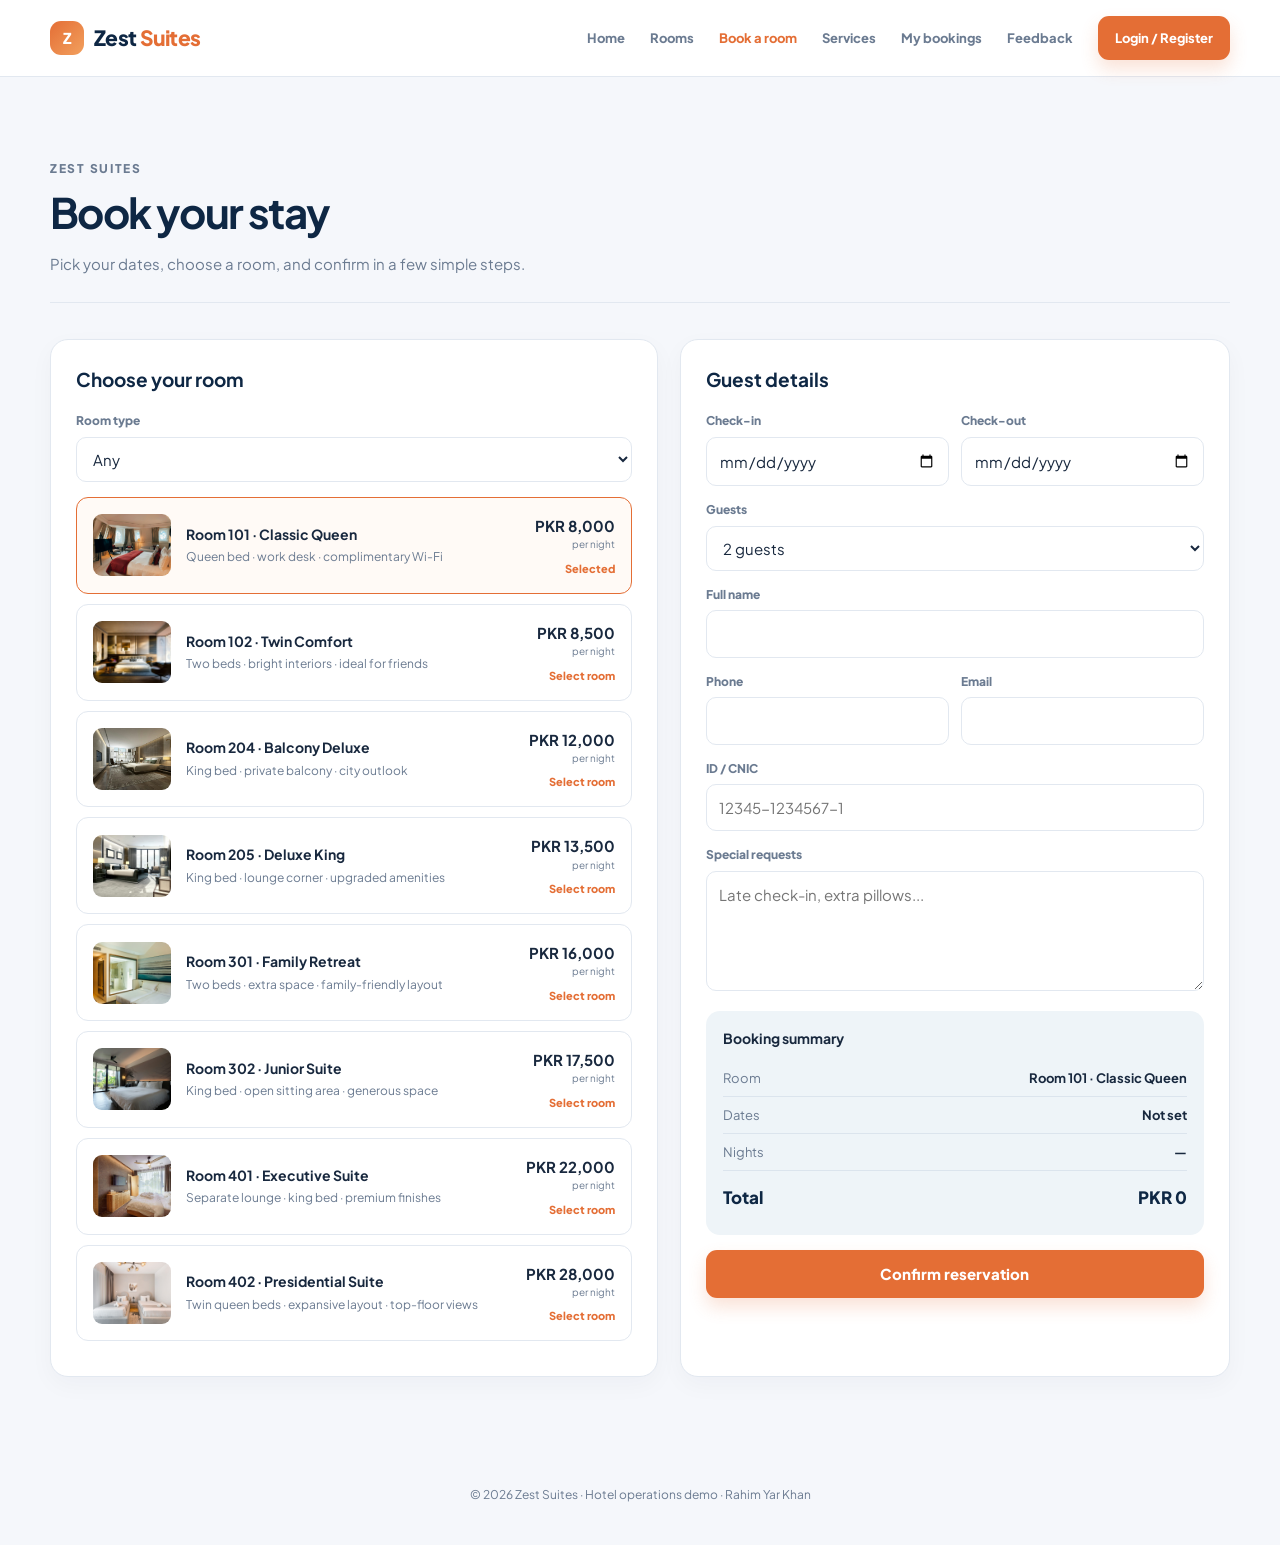
==== zest-suites/booking.html @ f1fd6bde "feat(zest-suites): replace legacy site with static eight-room catalog" ====
<!doctype html><html lang="en"><head><meta charset="utf-8"><meta name="viewport" content="width=device-width,initial-scale=1"><title>Book your stay · Zest Suites</title><link rel="preconnect" href="https://fonts.googleapis.com"><link rel="preconnect" href="https://fonts.gstatic.com" crossorigin><link href="https://fonts.googleapis.com/css2?family=Plus+Jakarta+Sans:wght@400;500;600;700;800&display=swap" rel="stylesheet"><link rel="stylesheet" href="assets/style.css"></head><body data-page="booking"><header class="site-header"><div class="container topbar"><a class="brand" href="index.html"><span class="brand-mark">Z</span><span>Zest <em>Suites</em></span></a><button class="mobile-toggle" id="mobileToggle">☰</button><nav class="main-nav" id="mainNav"><a data-page="home" href="index.html">Home</a><a data-page="rooms" href="rooms.html">Rooms</a><a data-page="booking" href="booking.html">Book a room</a><a data-page="services" href="services.html">Services</a><a data-page="bookings" href="bookings.html">My bookings</a><a data-page="feedback" href="feedback.html">Feedback</a><a id="authLink" class="nav-cta" href="login.html">Login / Register</a></nav></div></header><main><div class="container"><div class="page-head"><p class="eyebrow">Zest Suites</p><h1>Book your stay</h1><p>Pick your dates, choose a room, and confirm in a few simple steps.</p></div><section class="page"><div class="page-grid"><div class="panel"><h2>Choose your room</h2><div class="field"><label>Room type</label><select id="roomType"><option>Any</option><option>Standard</option><option>Deluxe</option><option>Family</option><option>Suite</option></select></div><div id="roomList"></div></div><div class="panel"><div id="bookingSuccess" class="success-state"><div class="success-icon">✓</div><h2>Booking confirmed</h2><p>Your reference is <strong id="bookingRef"></strong>.</p><a class="btn" href="bookings.html">View my bookings</a></div><form id="bookingForm"><h2>Guest details</h2><div id="formError" class="alert error">Please complete the details and choose valid dates.</div><div class="grid-2"><div class="field"><label>Check-in</label><input id="checkin" type="date"></div><div class="field"><label>Check-out</label><input id="checkout" type="date"></div></div><div class="field"><label>Guests</label><select id="guests"><option>1 guest</option><option selected>2 guests</option><option>3 guests</option></select></div><div class="field"><label>Full name</label><input id="guestName"></div><div class="grid-2"><div class="field"><label>Phone</label><input id="phone"></div><div class="field"><label>Email</label><input id="email" type="email"></div></div><div class="field"><label>ID / CNIC</label><input id="cnic" placeholder="12345-1234567-1"></div><div class="field"><label>Special requests</label><textarea placeholder="Late check-in, extra pillows..."></textarea></div><div id="summary" class="summary"></div><button class="btn" type="submit" style="width:100%;margin-top:15px">Confirm reservation</button></form></div></div></section></div></main><footer><div class="container">© 2026 Zest Suites · Hotel operations demo · Rahim Yar Khan</div></footer><script src="assets/app.js" defer></script></body></html>
---- zest-suites/assets/style.css ----
:root{--navy:#0e2744;--blue:#1d527c;--orange:#e46e35;--cream:#fffaf5;--bg:#f5f7fb;--card:#fff;--ink:#18283e;--muted:#6b7b91;--line:#e2e8f0;--soft:#eef4f8;--green:#167b58;--red:#b93d3d;--shadow:0 18px 50px rgba(15,39,68,.09)}
*{box-sizing:border-box}html{scroll-behavior:smooth}body{margin:0;background:var(--bg);color:var(--ink);font:15px/1.55 "Plus Jakarta Sans",system-ui,-apple-system,"Segoe UI",sans-serif}button,input,select,textarea{font:inherit}button{cursor:pointer}a{color:inherit}.container{width:min(1180px,calc(100% - 40px));margin:auto}.topbar{height:76px;display:flex;align-items:center;justify-content:space-between;gap:22px}.site-header{position:sticky;top:0;z-index:20;background:rgba(255,255,255,.94);border-bottom:1px solid var(--line);backdrop-filter:blur(16px)}.brand{display:flex;align-items:center;gap:10px;text-decoration:none;color:var(--navy);font-weight:850;font-size:21px;letter-spacing:-.7px}.brand-mark{display:grid;place-items:center;width:34px;height:34px;border-radius:11px;color:#fff;background:linear-gradient(135deg,var(--orange),#f2a05e);font-size:15px}.brand em{color:var(--orange);font-style:normal}.main-nav{display:flex;align-items:center;gap:25px}.main-nav a{color:var(--muted);font-size:13px;font-weight:750;text-decoration:none}.main-nav a:hover,.main-nav a.active{color:var(--orange)}.nav-cta,.btn{border:0;border-radius:11px;padding:12px 17px;color:#fff;background:var(--orange);font-weight:800;box-shadow:0 9px 18px rgba(228,110,53,.2);text-decoration:none}.nav-cta:hover,.btn:hover{background:#c95523;transform:translateY(-1px)}.mobile-toggle{display:none;border:0;border-radius:10px;padding:8px;background:var(--soft);color:var(--navy)}.mobile-toggle svg{width:24px;display:block}.hero{position:relative;overflow:hidden;margin-top:34px;border-radius:28px;padding:clamp(40px,7vw,86px) clamp(25px,7vw,82px) 34px;color:#fff;background:linear-gradient(120deg,#0e2744,#1d527c 58%,#df6c36);box-shadow:var(--shadow)}.hero:after{content:"";position:absolute;width:430px;height:430px;right:-155px;top:-205px;border:52px solid rgba(255,255,255,.08);border-radius:50%}.eyebrow{position:relative;z-index:1;margin:0 0 13px;color:#ffc797;font-size:12px;font-weight:850;letter-spacing:1.7px;text-transform:uppercase}.hero h1{position:relative;z-index:1;max-width:760px;margin:0;font-size:clamp(35px,5.6vw,68px);line-height:1.02;letter-spacing:-3px}.hero h1 em{color:#ffbd86;font-style:normal}.hero p{position:relative;z-index:1;max-width:540px;margin:20px 0 31px;color:#e0ebf4;font-size:16px}.booking-search{position:relative;z-index:1;display:grid;grid-template-columns:repeat(4,1fr) auto;gap:10px;align-items:end;padding:14px;border:1px solid rgba(255,255,255,.2);border-radius:16px;background:rgba(255,255,255,.12)}.field{display:flex;flex-direction:column;gap:6px;margin-bottom:15px}.field label{color:var(--muted);font-size:12px;font-weight:800}.booking-search label{color:#e6eff7}.field input,.field select,.field textarea,input,select,textarea{width:100%;padding:11px 12px;border:1px solid var(--line);border-radius:10px;background:#fff;color:var(--ink);outline:0}.field textarea,textarea{min-height:120px;resize:vertical}.field input:focus,.field select:focus,.field textarea:focus,input:focus,select:focus,textarea:focus{border-color:var(--orange);box-shadow:0 0 0 3px rgba(228,110,53,.12)}.search-note{min-height:24px;position:relative;z-index:1;margin:11px 0 0;color:#ffd8c1;font-weight:700}.section{padding:62px 0 0}.section-heading{display:flex;align-items:end;justify-content:space-between;gap:20px;margin-bottom:22px}.section-heading h2{margin:0;color:var(--navy);font-size:27px;letter-spacing:-.9px}.section-heading p{margin:5px 0 0;color:var(--muted)}.text-link{color:var(--orange);font-size:13px;font-weight:800;text-decoration:none}.cards-3{display:grid;grid-template-columns:repeat(3,1fr);gap:18px}.card{border:1px solid var(--line);border-radius:18px;background:var(--card);box-shadow:0 8px 24px rgba(15,39,68,.035)}.room-card{overflow:hidden}.room-card-body{padding:20px}.room-card h3,.service-card h3{margin:0 0 8px;font-size:17px}.room-card p,.service-card p{min-height:47px;margin:0;color:var(--muted);font-size:13px}.card-row{display:flex;align-items:end;justify-content:space-between;gap:12px;margin-top:18px}.price{color:var(--orange);font-weight:850}.price small{display:block;color:var(--muted);font-size:11px;font-weight:600}.outline-btn,.small-btn{border:1px solid var(--line);border-radius:9px;padding:9px 12px;background:#fff;color:var(--navy);font-size:12px;font-weight:800;text-decoration:none}.outline-btn:hover,.small-btn:hover{border-color:var(--orange);color:var(--orange)}.feature-grid{display:grid;grid-template-columns:repeat(4,1fr);gap:12px}.feature{display:flex;gap:11px;padding:18px;border:1px solid var(--line);border-radius:15px;background:#fff}.feature-icon{display:grid;place-items:center;flex:0 0 35px;height:35px;border-radius:11px;background:#fff1e8;color:var(--orange)}.feature b,.feature span{display:block}.feature b{font-size:13px}.feature span{margin-top:2px;color:var(--muted);font-size:11px}.reviews{display:grid;grid-template-columns:1fr 1fr;gap:16px}.review{padding:21px;border:1px solid var(--line);border-radius:16px;background:#fff}.review-top{display:flex;justify-content:space-between;gap:12px}.review b{font-size:14px}.review p{margin:8px 0 0;color:var(--muted);font-size:13px}.stars{color:#e39a26;font-weight:850;letter-spacing:2px}.page-head{margin-top:36px;padding:39px 0 27px;border-bottom:1px solid var(--line)}.page-head h1{margin:0;color:var(--navy);font-size:42px;letter-spacing:-1.6px}.page-head p{margin:8px 0 0;color:var(--muted)}.page{padding:36px 0 80px}.page-grid{display:grid;grid-template-columns:1.05fr .95fr;gap:22px}.panel{padding:25px;border:1px solid var(--line);border-radius:18px;background:#fff;box-shadow:0 8px 24px rgba(15,39,68,.035)}.panel h2{margin:0 0 18px;color:var(--navy);font-size:19px}.room-option{width:100%;display:flex;justify-content:space-between;gap:15px;text-align:left;padding:16px;margin-bottom:10px;border:1px solid var(--line);border-radius:12px;background:#fff;color:var(--ink)}.room-option:hover,.room-option.selected{border-color:var(--orange);background:#fffaf6}.room-option h3{margin:0 0 3px;font-size:14px}.room-option p{margin:0;color:var(--muted);font-size:12px}.room-option .rate{text-align:right;white-space:nowrap}.room-option small{display:block;color:var(--muted);font-size:10px}.room-option .pick{display:block;margin-top:7px;color:var(--orange);font-size:11px;font-weight:800}.grid-2{display:grid;grid-template-columns:1fr 1fr;gap:12px}.summary{margin:20px 0 0;padding:17px;border-radius:14px;background:var(--soft)}.summary h3{margin:0 0 10px;font-size:14px}.summary-row,.summary-total{display:flex;justify-content:space-between;gap:15px;padding:8px 0;border-bottom:1px solid #dbe4ed;color:var(--muted);font-size:13px}.summary-row strong{color:var(--ink)}.summary-total{border:0;margin-top:5px;color:var(--navy);font-size:17px;font-weight:850}.alert{display:none;margin:0 0 15px;padding:12px 14px;border-radius:10px;font-size:12px;font-weight:700}.alert.show{display:block}.alert.error{background:#fff0f0;color:var(--red)}.alert.success{background:#e5f7ee;color:var(--green)}.notice{padding:13px 15px;border-radius:10px;background:#eaf3ff;color:#245589;font-size:12px;font-weight:700}.success-state{display:none;text-align:center;padding:38px 20px}.success-state.show{display:block}.success-icon{display:grid;place-items:center;width:62px;height:62px;margin:auto;border-radius:50%;background:#e1f7ed;color:var(--green);font-size:30px}.success-state h2{margin:17px 0 6px}.success-state p{color:var(--muted)}.auth-layout{display:grid;grid-template-columns:.85fr 1.15fr;max-width:960px;margin:35px auto 80px;overflow:hidden;border-radius:20px;background:#fff;border:1px solid var(--line);box-shadow:var(--shadow)}.auth-intro{padding:48px;color:#fff;background:linear-gradient(150deg,#0e2744,#2f6b91)}.auth-intro h1{margin:80px 0 12px;font-size:35px;line-height:1.08;letter-spacing:-1.5px}.auth-intro p{color:#dceaf4}.auth-intro ul{display:grid;gap:13px;padding:0;margin:28px 0 0;list-style:none;color:#e9f2f8;font-size:13px}.auth-intro li:before{content:"✓";display:inline-grid;place-items:center;width:20px;height:20px;margin-right:8px;border-radius:50%;background:#73d6ae;color:#0e2744;font-weight:900}.auth-box{padding:40px}.tabs{display:flex;gap:23px;margin-bottom:26px;border-bottom:1px solid var(--line)}.tabs button{border:0;border-bottom:2px solid transparent;padding:0 0 12px;background:none;color:var(--muted);font-weight:800}.tabs button.active{border-color:var(--orange);color:var(--orange)}.auth-box h2{margin:0;font-size:25px}.muted{color:var(--muted);font-size:13px}.hidden{display:none!important}.data-empty{text-align:center;padding:43px 20px;color:var(--muted)}.booking-list{display:grid;gap:12px}.booking-item{display:flex;justify-content:space-between;gap:20px;align-items:center;padding:18px;border:1px solid var(--line);border-radius:14px;background:#fff}.booking-item h3{margin:0 0 4px;font-size:15px}.booking-item p{margin:0;color:var(--muted);font-size:12px}.status{display:inline-block;padding:5px 9px;border-radius:20px;background:#e5f7ee;color:var(--green);font-size:11px;font-weight:800}.service-grid{display:grid;grid-template-columns:repeat(2,1fr);gap:16px}.service-card{padding:20px}.service-card p{min-height:42px}.cart{margin-top:20px;padding:20px;border-radius:15px;background:var(--soft)}.cart h3{margin:0 0 12px}.cart-row{display:flex;justify-content:space-between;padding:9px 0;border-bottom:1px solid #dce5ee;font-size:13px}.cart-row button{border:0;background:none;color:var(--red);font-size:11px;font-weight:800}.rating{display:flex;gap:8px}.rating button{border:0;background:none;color:#d7dce4;font-size:29px;padding:0}.rating button.on{color:#e39a26}footer{padding:29px 0 40px;color:var(--muted);text-align:center;font-size:12px}.toast{position:fixed;right:20px;bottom:20px;z-index:30;padding:13px 16px;border-radius:10px;color:#fff;background:var(--navy);box-shadow:var(--shadow);font-size:13px;font-weight:700}
@media(max-width:850px){.booking-search{grid-template-columns:1fr 1fr}.booking-search .btn{grid-column:1/-1}.cards-3{grid-template-columns:1fr 1fr}.feature-grid{grid-template-columns:1fr 1fr}.page-grid{grid-template-columns:1fr}}
@media(max-width:620px){.container{width:calc(100% - 28px)}.topbar{height:66px}.mobile-toggle{display:block}.main-nav{display:none;position:absolute;top:65px;left:14px;right:14px;padding:14px;border:1px solid var(--line);border-radius:14px;background:#fff;box-shadow:var(--shadow)}.main-nav.open{display:grid;gap:11px}.main-nav a,.main-nav .nav-cta{width:100%}.hero{margin-top:20px;border-radius:21px;padding:35px 20px 24px}.hero h1{letter-spacing:-1.6px}.booking-search,.cards-3,.feature-grid,.reviews,.grid-2,.auth-layout,.service-grid{grid-template-columns:1fr}.booking-search .btn{grid-column:auto}.page-head{margin-top:20px}.page-head h1{font-size:34px}.page{padding-top:22px}.auth-intro{display:none}.auth-box{padding:25px 20px}.booking-item{align-items:flex-start;flex-direction:column}.section{padding-top:44px}}

/* Visual polish and action states */
.btn,.btn:visited,.btn:hover,.btn:focus,.nav-cta,.nav-cta:visited,.nav-cta:hover,.nav-cta:focus{color:#fff!important}
.btn *, .nav-cta *{color:#fff!important}
.hero{background-image:linear-gradient(110deg,rgba(14,39,68,.93),rgba(29,82,124,.72) 55%,rgba(228,110,53,.55)),url('../assets/hero-hotel.jpg');background-size:cover;background-position:center}




.auth-intro{background-image:linear-gradient(150deg,rgba(14,39,68,.88),rgba(47,107,145,.72)),url('../assets/hero-hotel.jpg');background-size:cover;background-position:center}
.order-success{margin-top:15px}

/* Photo-led eight-room catalog */
.room-list-grid{display:grid;grid-template-columns:repeat(4,minmax(0,1fr));gap:18px}
.room-photo{position:relative;overflow:hidden;aspect-ratio:16/10;background:#e8edf2}
.room-photo img{display:block;width:100%;height:100%;object-fit:cover;transition:transform .35s ease}
.room-card:hover .room-photo img{transform:scale(1.035)}
.room-tag{position:absolute;left:12px;bottom:12px;padding:6px 9px;border-radius:99px;background:rgba(14,39,68,.82);color:#fff;font-size:9px;font-weight:850;letter-spacing:.8px}
.room-option{align-items:center}
.room-option-image{width:78px;height:62px;flex:0 0 78px;border-radius:9px;object-fit:cover}
.room-option-content{flex:1;min-width:0}
@media(max-width:1050px){.room-list-grid{grid-template-columns:repeat(3,minmax(0,1fr))}}
@media(max-width:850px){.room-list-grid{grid-template-columns:repeat(2,minmax(0,1fr))}}
@media(max-width:620px){.room-list-grid{grid-template-columns:1fr}.room-option{flex-wrap:wrap}.room-option .rate{margin-left:auto}}
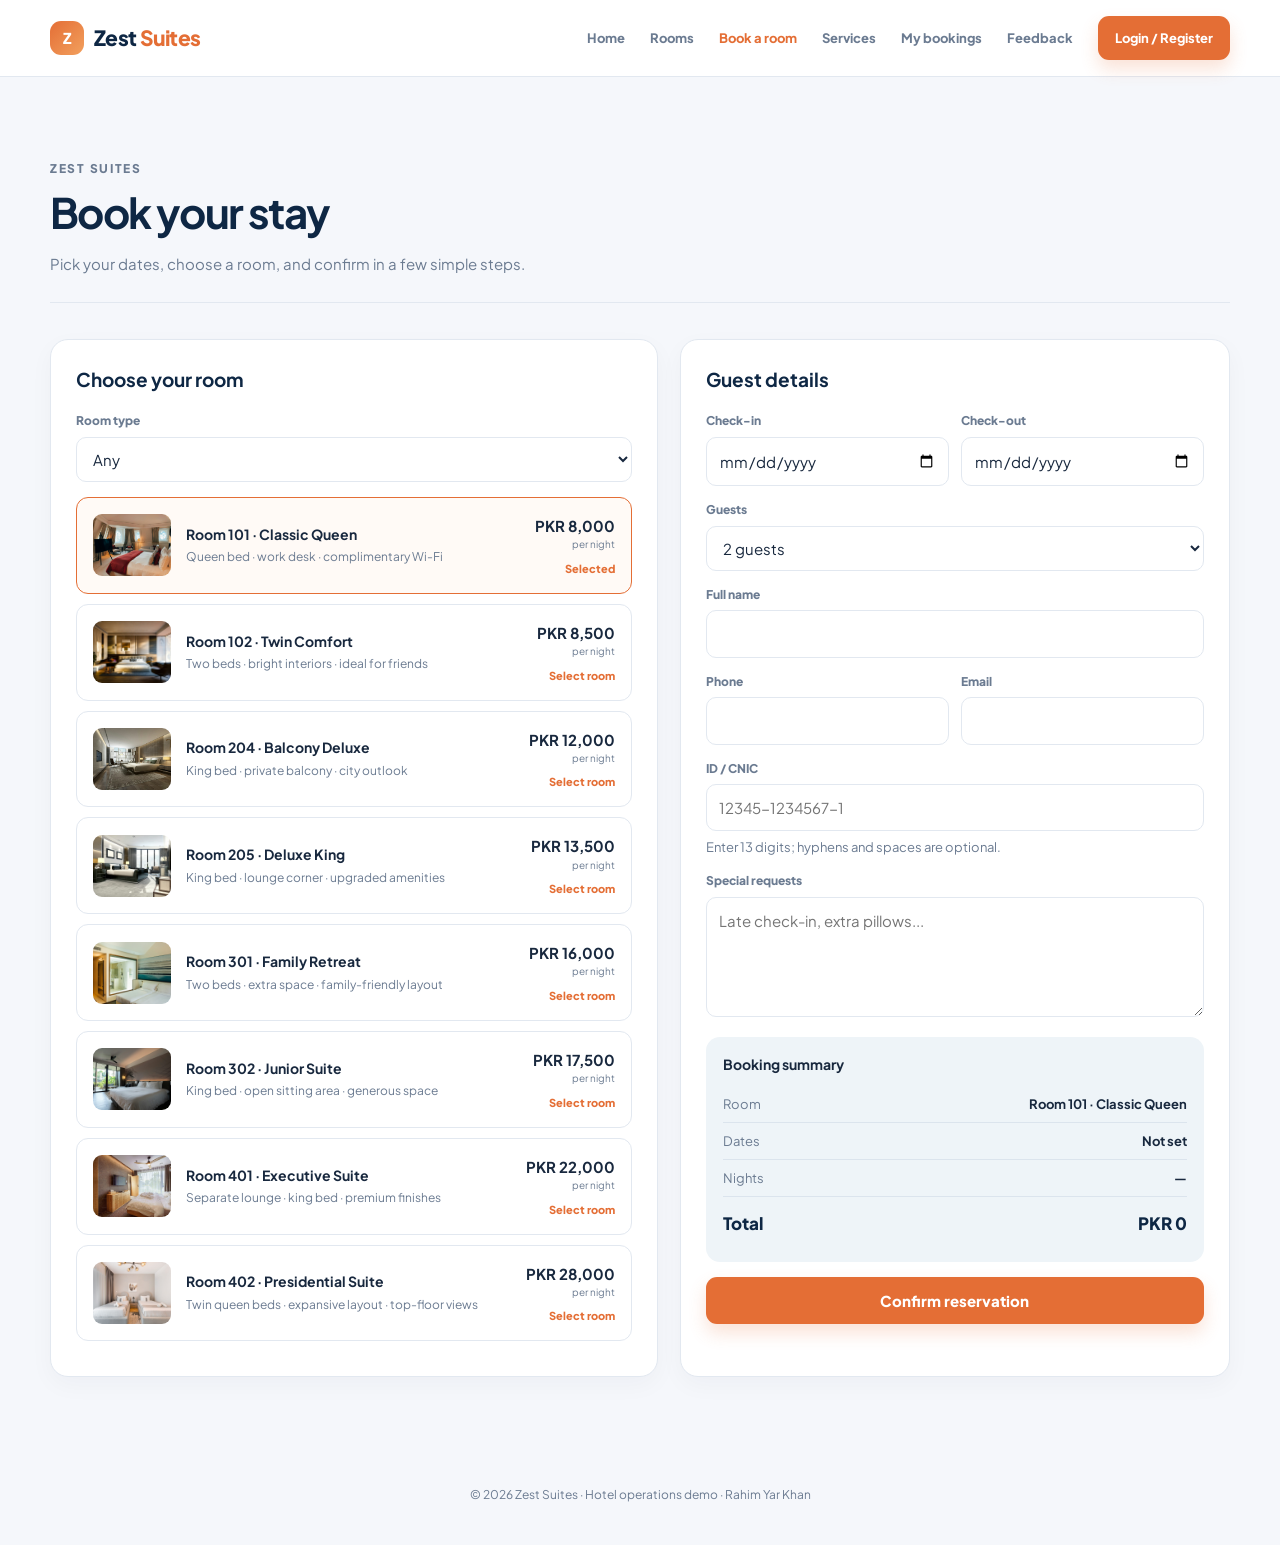
==== commit 6a298717: "fix(zest-suites): confirm orders and persist bookings" ====
--- a/zest-suites/booking.html
+++ b/zest-suites/booking.html
@@ -1 +1 @@
-<!doctype html><html lang="en"><head><meta charset="utf-8"><meta name="viewport" content="width=device-width,initial-scale=1"><title>Book your stay · Zest Suites</title><link rel="preconnect" href="https://fonts.googleapis.com"><link rel="preconnect" href="https://fonts.gstatic.com" crossorigin><link href="https://fonts.googleapis.com/css2?family=Plus+Jakarta+Sans:wght@400;500;600;700;800&display=swap" rel="stylesheet"><link rel="stylesheet" href="assets/style.css"></head><body data-page="booking"><header class="site-header"><div class="container topbar"><a class="brand" href="index.html"><span class="brand-mark">Z</span><span>Zest <em>Suites</em></span></a><button class="mobile-toggle" id="mobileToggle">☰</button><nav class="main-nav" id="mainNav"><a data-page="home" href="index.html">Home</a><a data-page="rooms" href="rooms.html">Rooms</a><a data-page="booking" href="booking.html">Book a room</a><a data-page="services" href="services.html">Services</a><a data-page="bookings" href="bookings.html">My bookings</a><a data-page="feedback" href="feedback.html">Feedback</a><a id="authLink" class="nav-cta" href="login.html">Login / Register</a></nav></div></header><main><div class="container"><div class="page-head"><p class="eyebrow">Zest Suites</p><h1>Book your stay</h1><p>Pick your dates, choose a room, and confirm in a few simple steps.</p></div><section class="page"><div class="page-grid"><div class="panel"><h2>Choose your room</h2><div class="field"><label>Room type</label><select id="roomType"><option>Any</option><option>Standard</option><option>Deluxe</option><option>Family</option><option>Suite</option></select></div><div id="roomList"></div></div><div class="panel"><div id="bookingSuccess" class="success-state"><div class="success-icon">✓</div><h2>Booking confirmed</h2><p>Your reference is <strong id="bookingRef"></strong>.</p><a class="btn" href="bookings.html">View my bookings</a></div><form id="bookingForm"><h2>Guest details</h2><div id="formError" class="alert error">Please complete the details and choose valid dates.</div><div class="grid-2"><div class="field"><label>Check-in</label><input id="checkin" type="date"></div><div class="field"><label>Check-out</label><input id="checkout" type="date"></div></div><div class="field"><label>Guests</label><select id="guests"><option>1 guest</option><option selected>2 guests</option><option>3 guests</option></select></div><div class="field"><label>Full name</label><input id="guestName"></div><div class="grid-2"><div class="field"><label>Phone</label><input id="phone"></div><div class="field"><label>Email</label><input id="email" type="email"></div></div><div class="field"><label>ID / CNIC</label><input id="cnic" placeholder="12345-1234567-1"></div><div class="field"><label>Special requests</label><textarea placeholder="Late check-in, extra pillows..."></textarea></div><div id="summary" class="summary"></div><button class="btn" type="submit" style="width:100%;margin-top:15px">Confirm reservation</button></form></div></div></section></div></main><footer><div class="container">© 2026 Zest Suites · Hotel operations demo · Rahim Yar Khan</div></footer><script src="assets/app.js" defer></script></body></html>+<!doctype html><html lang="en"><head><meta charset="utf-8"><meta name="viewport" content="width=device-width,initial-scale=1"><title>Book your stay · Zest Suites</title><link rel="preconnect" href="https://fonts.googleapis.com"><link rel="preconnect" href="https://fonts.gstatic.com" crossorigin><link href="https://fonts.googleapis.com/css2?family=Plus+Jakarta+Sans:wght@400;500;600;700;800&display=swap" rel="stylesheet"><link rel="stylesheet" href="assets/style.css"></head><body data-page="booking"><header class="site-header"><div class="container topbar"><a class="brand" href="index.html"><span class="brand-mark">Z</span><span>Zest <em>Suites</em></span></a><button class="mobile-toggle" id="mobileToggle">☰</button><nav class="main-nav" id="mainNav"><a data-page="home" href="index.html">Home</a><a data-page="rooms" href="rooms.html">Rooms</a><a data-page="booking" href="booking.html">Book a room</a><a data-page="services" href="services.html">Services</a><a data-page="bookings" href="bookings.html">My bookings</a><a data-page="feedback" href="feedback.html">Feedback</a><a id="authLink" class="nav-cta" href="login.html">Login / Register</a></nav></div></header><main><div class="container"><div class="page-head"><p class="eyebrow">Zest Suites</p><h1>Book your stay</h1><p>Pick your dates, choose a room, and confirm in a few simple steps.</p></div><section class="page"><div class="page-grid"><div class="panel"><h2>Choose your room</h2><div class="field"><label for="roomType">Room type</label><select id="roomType"><option>Any</option><option>Standard</option><option>Deluxe</option><option>Family</option><option>Suite</option></select></div><div id="roomList"></div></div><div class="panel"><div id="bookingSuccess" class="success-state" aria-live="polite"><div class="success-icon">✓</div><h2>Booking confirmed</h2><p>Your reference is <strong id="bookingRef"></strong>.</p><div id="bookingSuccessDetails"></div><a class="btn" href="bookings.html">View my bookings</a></div><form id="bookingForm" novalidate><h2>Guest details</h2><div id="formError" class="alert error" role="alert" aria-live="polite"></div><div class="grid-2"><div class="field"><label for="checkin">Check-in</label><input id="checkin" type="date" required></div><div class="field"><label for="checkout">Check-out</label><input id="checkout" type="date" required></div></div><div class="field"><label for="guests">Guests</label><select id="guests"><option>1 guest</option><option selected>2 guests</option><option>3 guests</option></select></div><div class="field"><label for="guestName">Full name</label><input id="guestName" autocomplete="name" required></div><div class="grid-2"><div class="field"><label for="phone">Phone</label><input id="phone" type="tel" autocomplete="tel" inputmode="tel" required></div><div class="field"><label for="email">Email</label><input id="email" type="email" autocomplete="email" required></div></div><div class="field"><label for="cnic">ID / CNIC</label><input id="cnic" inputmode="numeric" autocomplete="off" placeholder="12345-1234567-1" aria-describedby="cnicHint" required><small id="cnicHint" class="muted">Enter 13 digits; hyphens and spaces are optional.</small></div><div class="field"><label for="specialRequests">Special requests</label><textarea id="specialRequests" placeholder="Late check-in, extra pillows..."></textarea></div><div id="summary" class="summary"></div><button class="btn" type="submit" style="width:100%;margin-top:15px">Confirm reservation</button></form></div></div></section></div></main><footer><div class="container">© 2026 Zest Suites · Hotel operations demo · Rahim Yar Khan</div></footer><script src="assets/app.js" defer></script></body></html>
